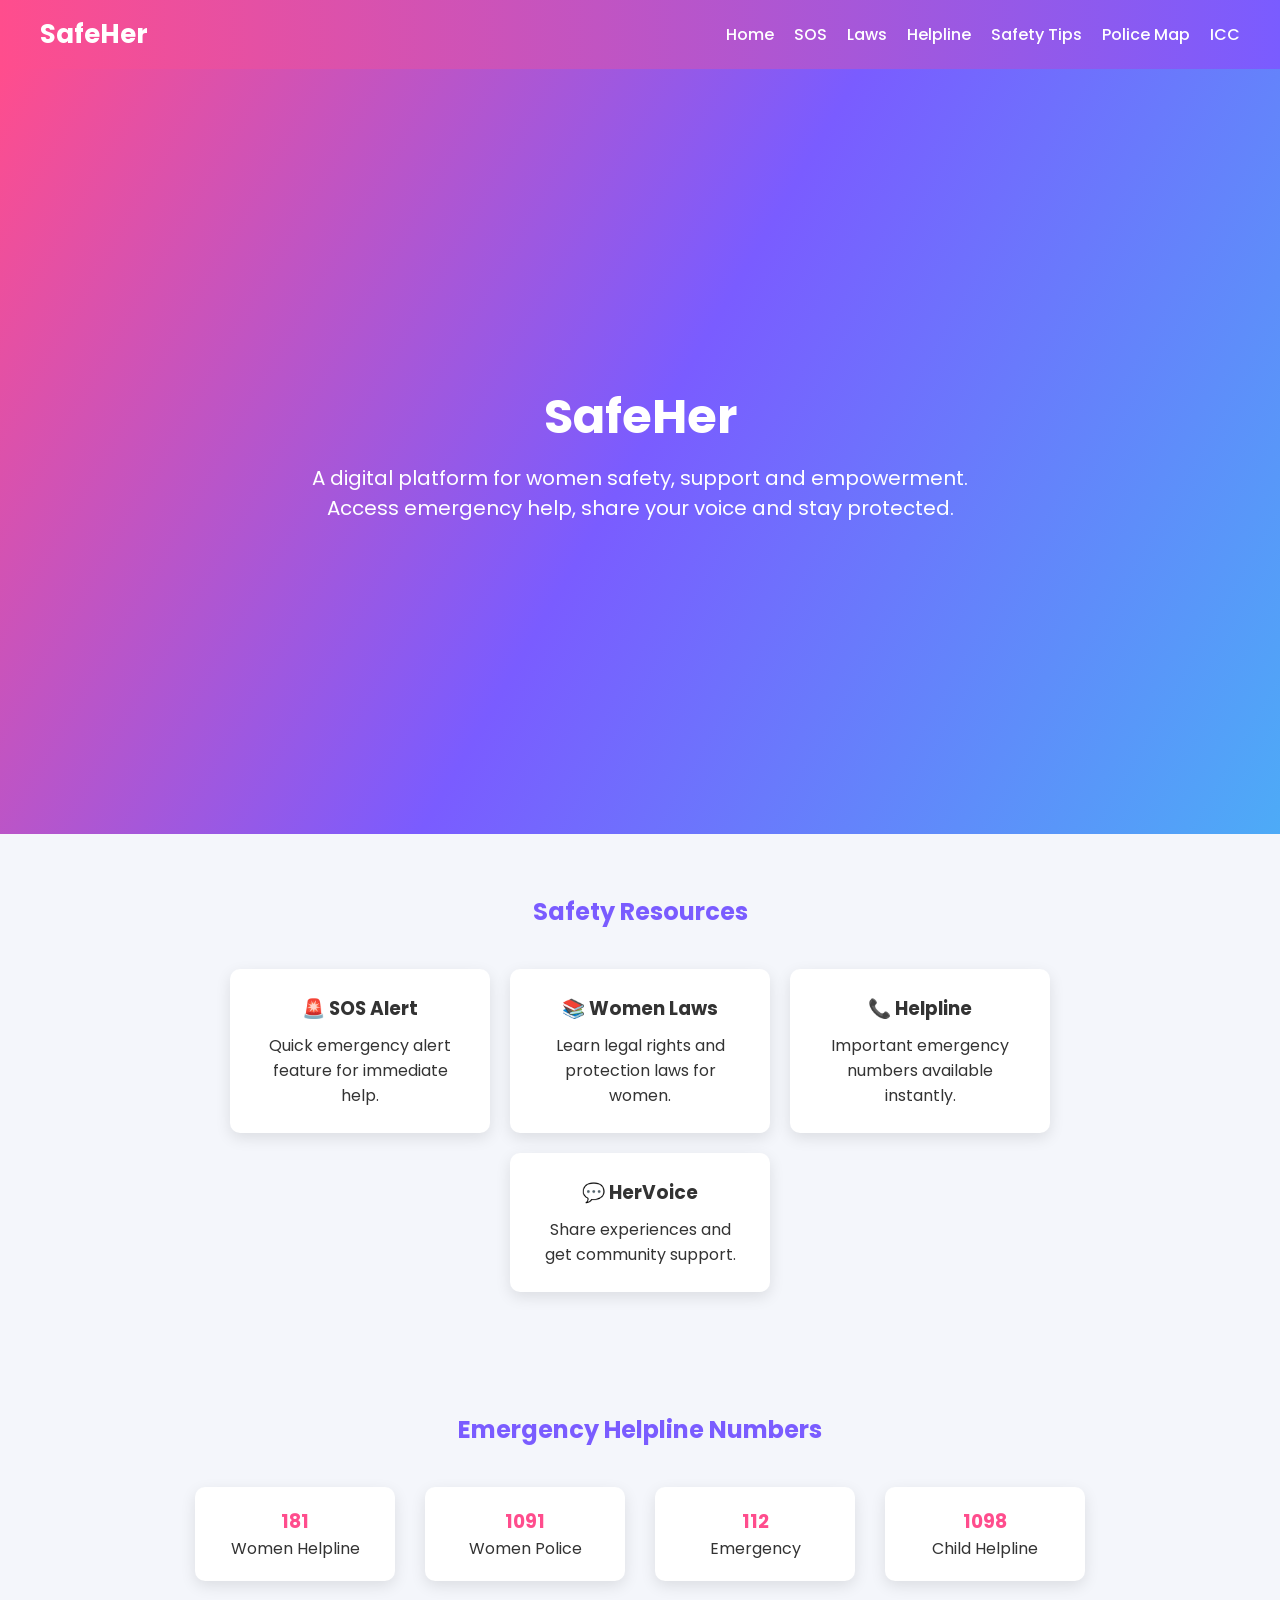
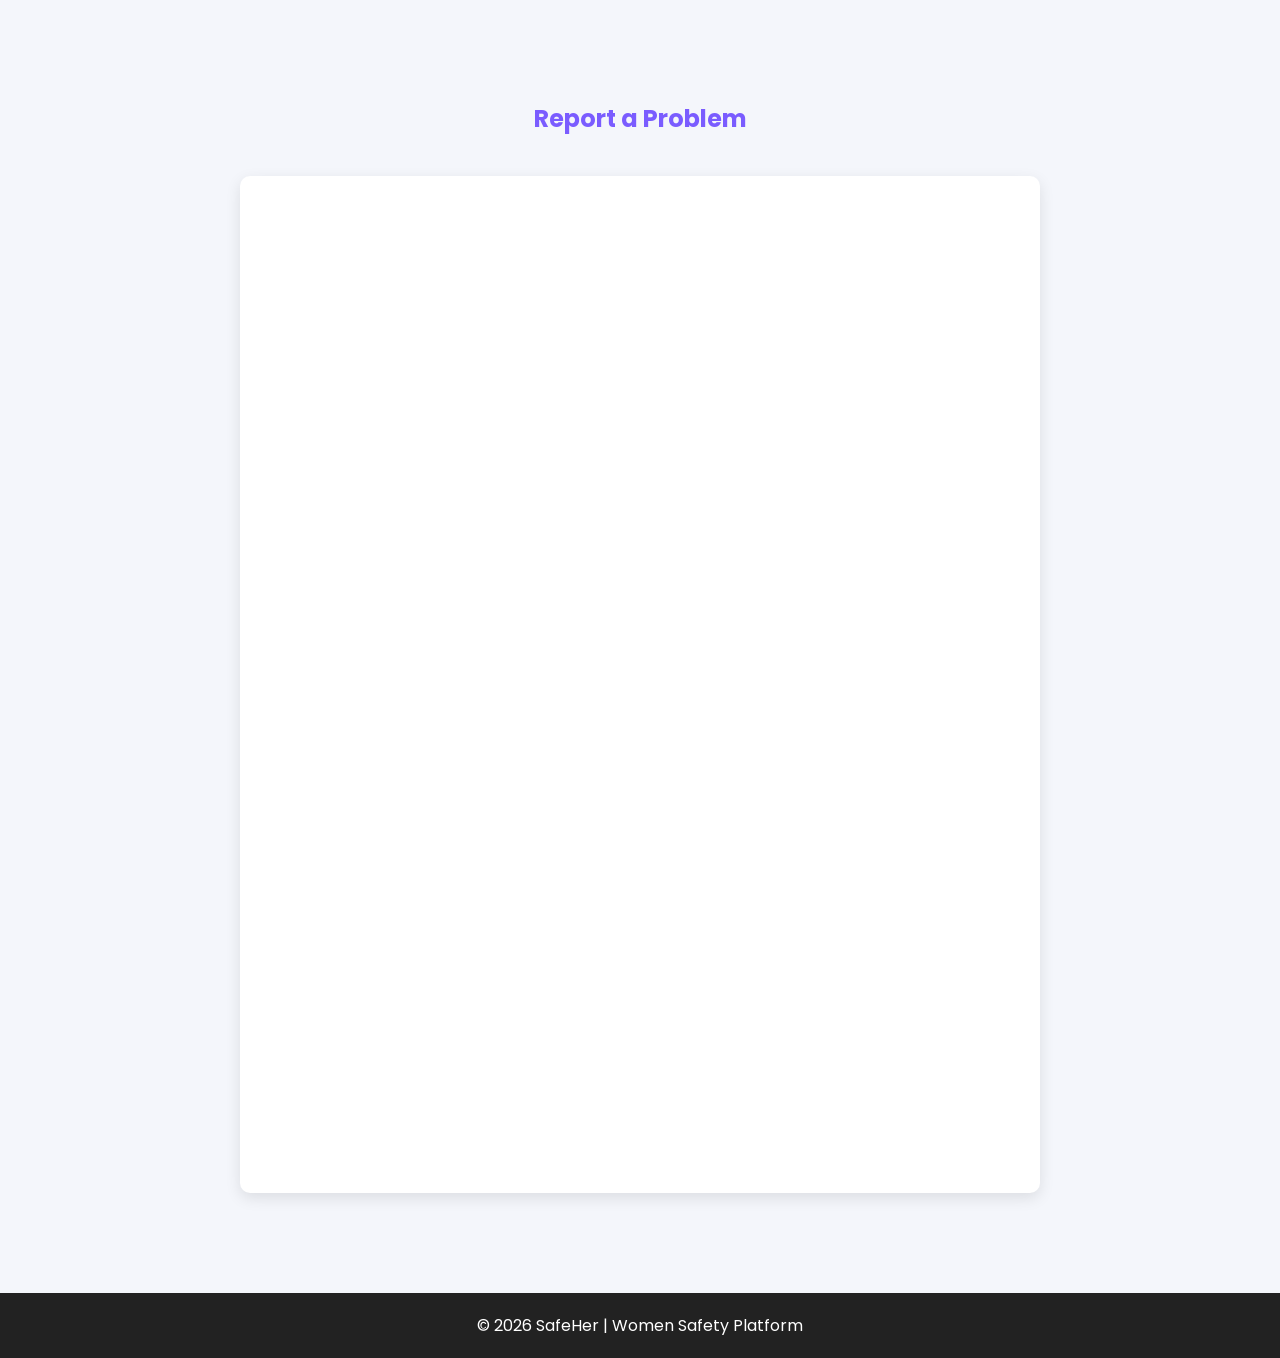
==== index.html @ f008a6f1 "Add files via upload" ====
<!DOCTYPE html>
<html lang="en">
<head>
<meta charset="UTF-8">
<meta name="viewport" content="width=device-width, initial-scale=1.0">

<title>SafeHer | Women Safety Platform</title>

<link href="https://fonts.googleapis.com/css2?family=Poppins:wght@300;500;700&display=swap" rel="stylesheet">

<style>

*{
margin:0;
padding:0;
box-sizing:border-box;
font-family:'Poppins',sans-serif;
}

body{
background:#f4f6fb;
color:#333;
}

header{
background:linear-gradient(90deg,#ff4d8d,#7a5cff);
padding:15px 40px;
display:flex;
justify-content:space-between;
align-items:center;
color:white;
}

.logo{
font-size:26px;
font-weight:700;
}

nav ul{
list-style:none;
display:flex;
gap:20px;
}

nav ul li a{
text-decoration:none;
color:white;
font-weight:500;
}

nav ul li a:hover{
text-decoration:underline;
}

.hero{
height:85vh;
background:linear-gradient(120deg,#ff4d8d,#7a5cff,#4dabf7);
color:white;
display:flex;
align-items:center;
justify-content:center;
flex-direction:column;
text-align:center;
padding:20px;
}

.hero h1{
font-size:48px;
margin-bottom:10px;
}

.hero p{
font-size:20px;
max-width:700px;
}

section{
padding:60px 10%;
}

h2{
text-align:center;
margin-bottom:40px;
color:#7a5cff;
}

.cards{
display:flex;
flex-wrap:wrap;
gap:20px;
justify-content:center;
}

.card{
background:white;
padding:25px;
border-radius:10px;
width:260px;
box-shadow:0 5px 15px rgba(0,0,0,0.1);
text-align:center;
}

.card h3{
margin-bottom:10px;
}

.helpline{
display:flex;
justify-content:center;
gap:30px;
flex-wrap:wrap;
}

.number{
background:white;
padding:20px;
border-radius:10px;
width:200px;
text-align:center;
box-shadow:0 5px 15px rgba(0,0,0,0.1);
}

.number h3{
color:#ff4d8d;
}

.form-container{
max-width:800px;
margin:auto;
background:white;
padding:30px;
border-radius:10px;
box-shadow:0 5px 15px rgba(0,0,0,0.1);
}

footer{
background:#222;
color:white;
text-align:center;
padding:20px;
margin-top:40px;
}

@media(max-width:768px){

.hero h1{
font-size:32px;
}

nav ul{
flex-wrap:wrap;
justify-content:center;
}

}

</style>
</head>

<body>

<header>

<div class="logo">SafeHer</div>

<nav>
<ul>

<li><a href="#">Home</a></li>
<li><a href="sos.html">SOS</a></li>
<li><a href="laws.html">Laws</a></li>
<li><a href="helpline.html">Helpline</a></li>
<li><a href="tips.html">Safety Tips</a></li>
<li><a href="police.html">Police Map</a></li>
<li><a href="ICC.html">ICC</a></li>

</ul>
</nav>

</header>


<section class="hero">

<h1>SafeHer</h1>

<p>A digital platform for women safety, support and empowerment.  
Access emergency help, share your voice and stay protected.</p>

</section>


<section>

<h2>Safety Resources</h2>

<div class="cards">

<div class="card">
<h3>🚨 SOS Alert</h3>
<p>Quick emergency alert feature for immediate help.</p>
</div>

<div class="card">
<h3>📚 Women Laws</h3>
<p>Learn legal rights and protection laws for women.</p>
</div>

<div class="card">
<h3>📞 Helpline</h3>
<p>Important emergency numbers available instantly.</p>
</div>

<div class="card">
<h3>💬 HerVoice</h3>
<p>Share experiences and get community support.</p>
</div>

</div>

</section>


<section>

<h2>Emergency Helpline Numbers</h2>

<div class="helpline">

<div class="number"> <h3>181</h3> <p>Women Helpline</p> </div>

<div class="number">
<h3>1091</h3>
<p>Women Police</p>
</div>

<div class="number">
<h3>112</h3>
<p>Emergency</p>
</div>

<div class="number">
<h3>1098</h3>
<p>Child Helpline</p>
</div>

</div>

</section>


<section>

<h2>Report a Problem</h2>

<div class="form-container">

<iframe
src="https://docs.google.com/forms/d/e/1FAIpQLSfOXiokYuo-wyyr7SLG3GT4nx91ce1hZZkU2mjPckvs-OjJPQ/viewform?embedded=true"
width="100%"
height="950"
frameborder="0">
Loading…
</iframe>

</div>

</section>


<footer>

<p>© 2026 SafeHer | Women Safety Platform</p>

</footer>

</body>
</html>
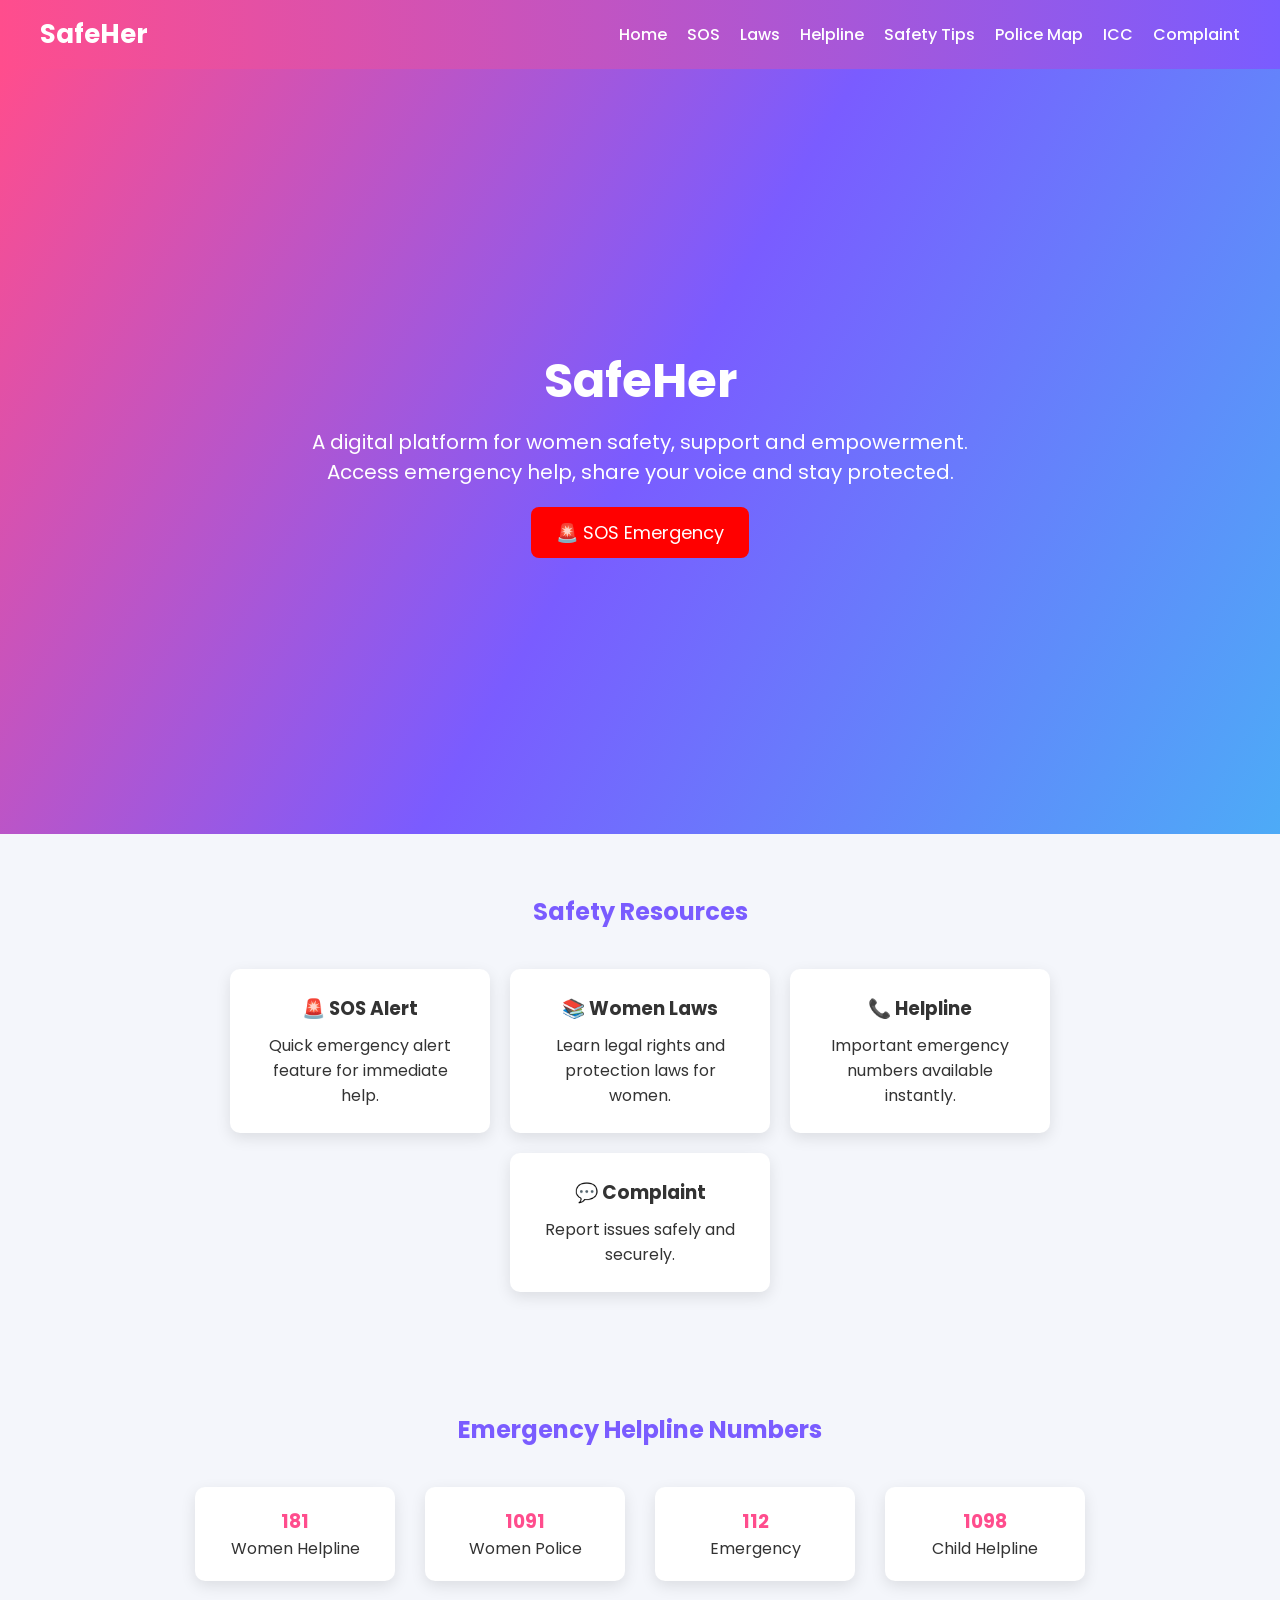
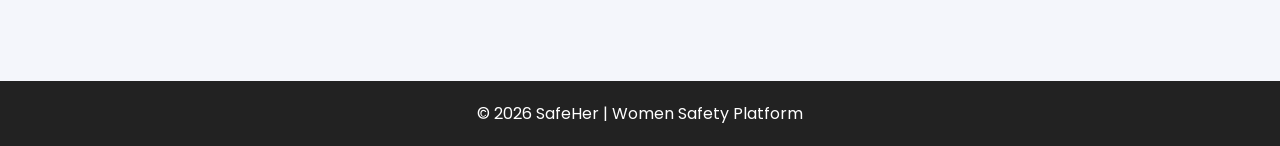
==== commit 4fd5d91f: "Update index.html" ====
--- a/index.html
+++ b/index.html
@@ -52,6 +52,7 @@
 text-decoration:underline;
 }
 
+/* HERO */
 .hero{
 height:85vh;
 background:linear-gradient(120deg,#ff4d8d,#7a5cff,#4dabf7);
@@ -72,6 +73,22 @@
 .hero p{
 font-size:20px;
 max-width:700px;
+}
+
+/* SOS BUTTON */
+.sos-btn{
+margin-top:20px;
+padding:12px 25px;
+background:red;
+color:white;
+border:none;
+border-radius:8px;
+cursor:pointer;
+font-size:18px;
+}
+
+.sos-btn:hover{
+background:darkred;
 }
 
 section{
@@ -98,6 +115,7 @@
 width:260px;
 box-shadow:0 5px 15px rgba(0,0,0,0.1);
 text-align:center;
+cursor:pointer;
 }
 
 .card h3{
@@ -122,15 +140,6 @@
 
 .number h3{
 color:#ff4d8d;
-}
-
-.form-container{
-max-width:800px;
-margin:auto;
-background:white;
-padding:30px;
-border-radius:10px;
-box-shadow:0 5px 15px rgba(0,0,0,0.1);
 }
 
 footer{
@@ -173,6 +182,7 @@
 <li><a href="tips.html">Safety Tips</a></li>
 <li><a href="police.html">Police Map</a></li>
 <li><a href="ICC.html">ICC</a></li>
+<li><a href="complaint.html">Complaint</a></li>
 
 </ul>
 </nav>
@@ -187,6 +197,11 @@
 <p>A digital platform for women safety, support and empowerment.  
 Access emergency help, share your voice and stay protected.</p>
 
+<!-- ✅ SOS BUTTON ADDED -->
+<button class="sos-btn" onclick="location.href='sos.html'">
+🚨 SOS Emergency
+</button>
+
 </section>
 
 
@@ -196,24 +211,24 @@
 
 <div class="cards">
 
-<div class="card">
+<div class="card" onclick="location.href='sos.html'">
 <h3>🚨 SOS Alert</h3>
 <p>Quick emergency alert feature for immediate help.</p>
 </div>
 
-<div class="card">
+<div class="card" onclick="location.href='laws.html'">
 <h3>📚 Women Laws</h3>
 <p>Learn legal rights and protection laws for women.</p>
 </div>
 
-<div class="card">
+<div class="card" onclick="location.href='helpline.html'">
 <h3>📞 Helpline</h3>
 <p>Important emergency numbers available instantly.</p>
 </div>
 
-<div class="card">
-<h3>💬 HerVoice</h3>
-<p>Share experiences and get community support.</p>
+<div class="card" onclick="location.href='complaint.html'">
+<h3>💬 Complaint</h3>
+<p>Report issues safely and securely.</p>
 </div>
 
 </div>
@@ -249,23 +264,7 @@
 </section>
 
 
-<section>
-
-<h2>Report a Problem</h2>
-
-<div class="form-container">
-
-<iframe
-src="https://docs.google.com/forms/d/e/1FAIpQLSfOXiokYuo-wyyr7SLG3GT4nx91ce1hZZkU2mjPckvs-OjJPQ/viewform?embedded=true"
-width="100%"
-height="950"
-frameborder="0">
-Loading…
-</iframe>
-
-</div>
-
-</section>
+<!-- ❌ REMOVED COMPLAINT FORM FROM HOMEPAGE -->
 
 
 <footer>
@@ -275,4 +274,4 @@
 </footer>
 
 </body>
-</html>+</html>
